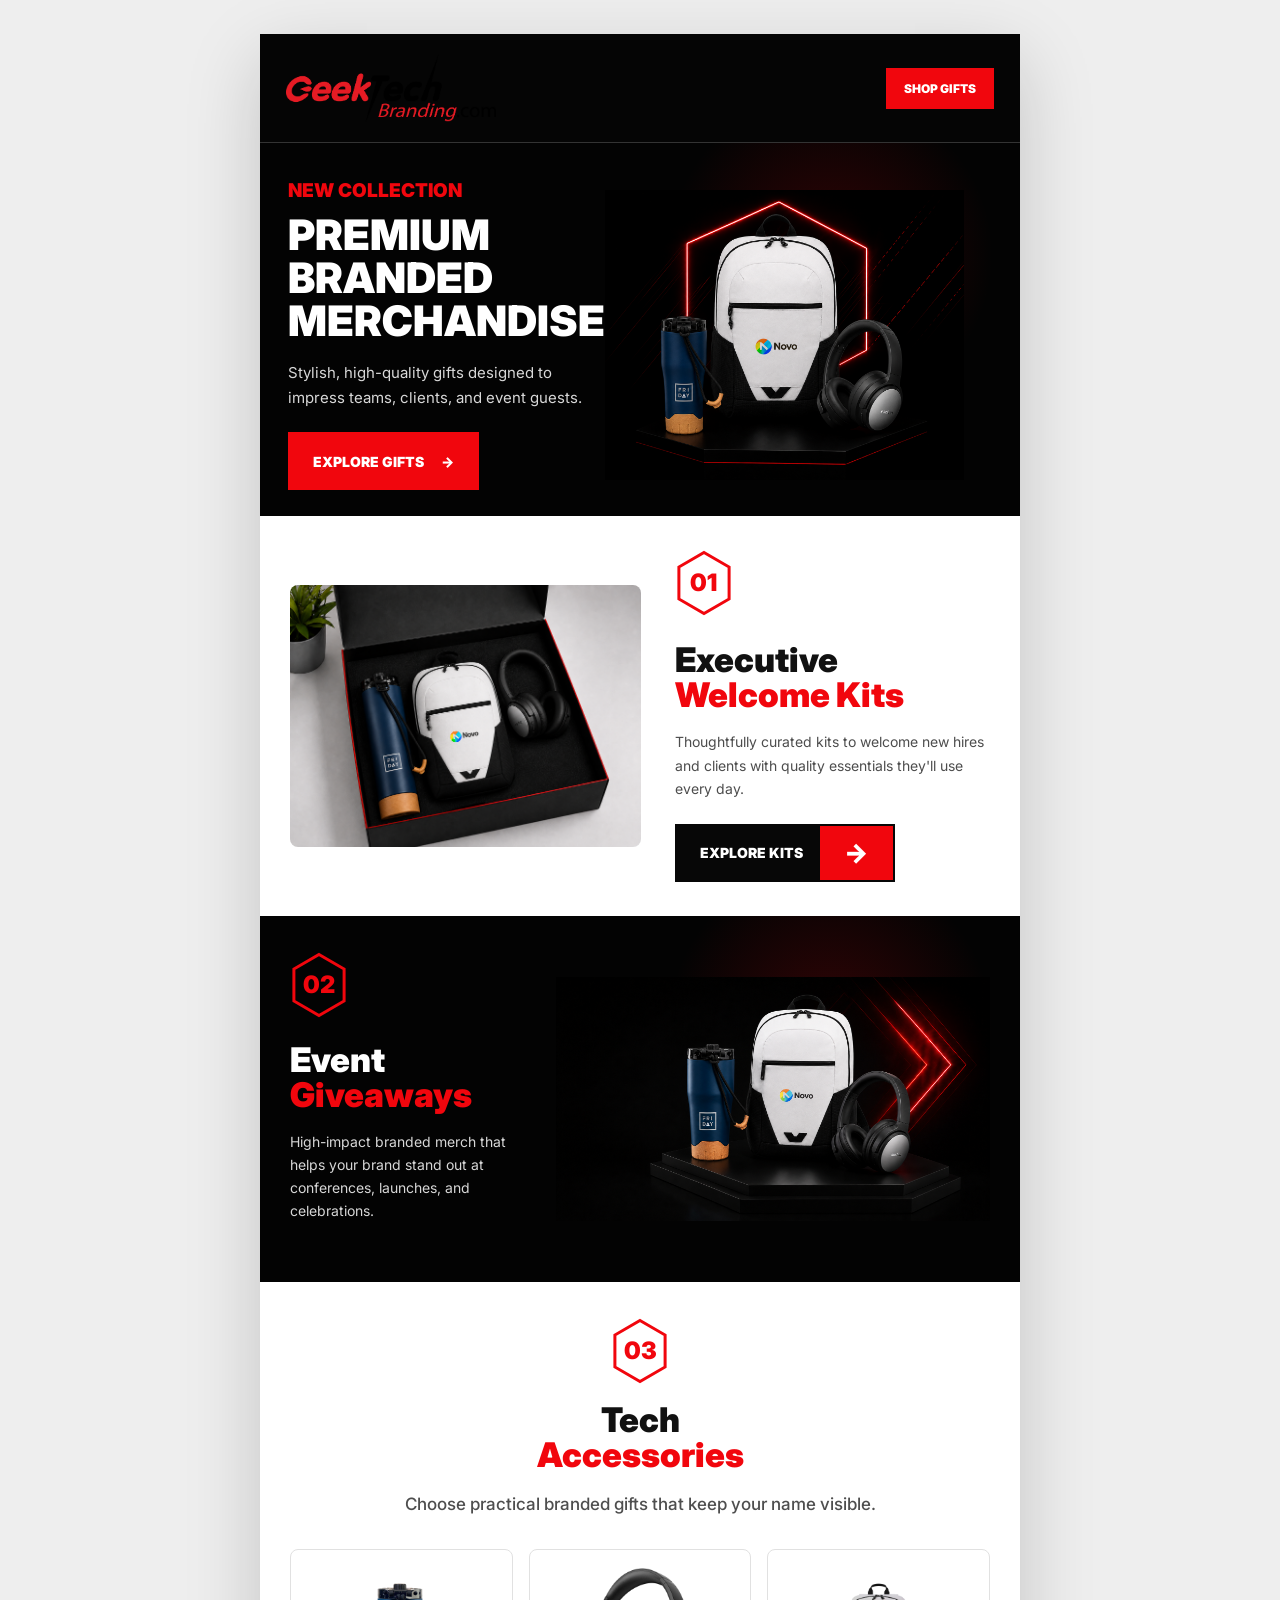
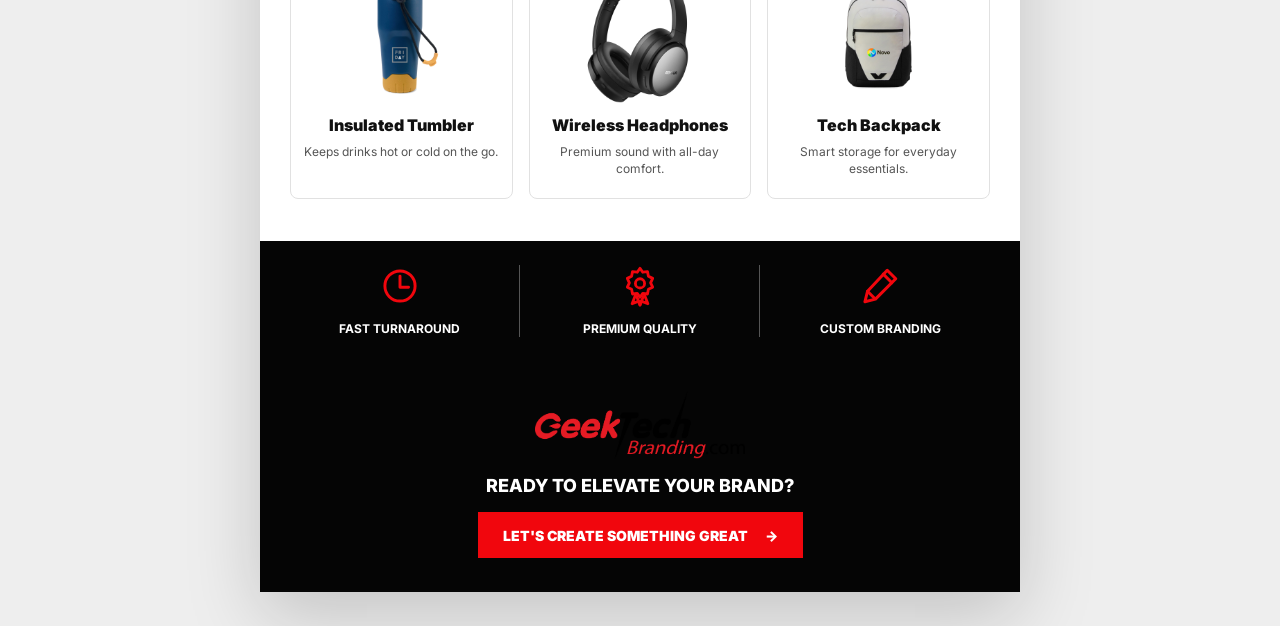
==== email-template.html @ b82c93f0 "all changes done" ====
<!DOCTYPE html>
<html lang="en">
  <head>
    <meta charset="UTF-8" />
    <meta name="viewport" content="width=device-width, initial-scale=1.0" />
    <title>Ceek Branding - Email Template</title>
    <link rel="preconnect" href="https://fonts.googleapis.com" />
    <link rel="preconnect" href="https://fonts.gstatic.com" crossorigin />
    <link
      href="https://fonts.googleapis.com/css2?family=Inter:wght@400;500;600;700;800;900&display=swap"
      rel="stylesheet"
    />
    <link rel="stylesheet" href="assets/css/style.css" />
  </head>
  <body class="email-page">
    <main class="email-shell">
      <section class="email-template">
        <header class="email-header">
          <img src="assets/img/logo.png" alt="Ceek Branding" />
          <a href="#email-products">Shop Gifts</a>
        </header>

        <section class="email-hero">
          <div class="email-hero-copy">
            <p class="eyebrow">New Collection</p>
            <h1>Premium Branded Merchandise</h1>
            <p>
              Stylish, high-quality gifts designed to impress teams, clients,
              and event guests.
            </p>
            <a class="btn btn-red" href="#email-products">Explore Gifts <span>&rarr;</span></a>
          </div>
          <div class="email-hero-img">
            <img src="assets/img/banner/hero-section-img.png" alt="Ceek premium branded merchandise" />
          </div>
        </section>

        <section class="email-kit">
          <img src="assets/img/banner/executive-welcome-img.png" alt="Executive welcome kit" />
          <div>
            <div class="number-badge">01</div>
            <h2>Executive <span>Welcome Kits</span></h2>
            <p>
              Thoughtfully curated kits to welcome new hires and clients with
              quality essentials they'll use every day.
            </p>
            <a class="btn btn-split" href="#email-products">Explore Kits <span>&rarr;</span></a>
          </div>
        </section>

        <section class="email-event">
          <div>
            <div class="number-badge dark">02</div>
            <h2>Event <span>Giveaways</span></h2>
            <p>
              High-impact branded merch that helps your brand stand out at
              conferences, launches, and celebrations.
            </p>
          </div>
          <img src="assets/img/banner/event-giveaway-img.png" alt="Event giveaway set" />
        </section>

        <section class="email-products" id="email-products">
          <div class="section-heading">
            <div class="number-badge centered">03</div>
            <h2>Tech <span>Accessories</span></h2>
            <p>Choose practical branded gifts that keep your name visible.</p>
          </div>
          <div class="email-product-grid">
            <article>
              <img src="assets/img/transperent-img/bottle-img.png" alt="Insulated tumbler" />
              <h3>Insulated Tumbler</h3>
              <p>Keeps drinks hot or cold on the go.</p>
            </article>
            <article>
              <img src="assets/img/transperent-img/headset-img.png" alt="Wireless headphones" />
              <h3>Wireless Headphones</h3>
              <p>Premium sound with all-day comfort.</p>
            </article>
            <article>
              <img src="assets/img/transperent-img/bag-img.png" alt="Tech backpack" />
              <h3>Tech Backpack</h3>
              <p>Smart storage for everyday essentials.</p>
            </article>
          </div>
        </section>

        <section class="email-benefits">
          <div>
            <img src="assets/img/icons/clock.svg" alt="" />
            <strong>Fast Turnaround</strong>
          </div>
          <div>
            <img src="assets/img/icons/award.svg" alt="" />
            <strong>Premium Quality</strong>
          </div>
          <div>
            <img src="assets/img/icons/pencil.svg" alt="" />
            <strong>Custom Branding</strong>
          </div>
        </section>

        <footer class="email-footer">
          <img src="assets/img/logo.png" alt="Ceek Branding" />
          <p>Ready to elevate your brand?</p>
          <a class="btn btn-red" href="#">Let's Create Something Great <span>&rarr;</span></a>
        </footer>
      </section>
    </main>
  </body>
</html>
---- assets/css/style.css ----
:root {
  --red: #f1060d;
  --red-dark: #bd0008;
  --black: #030303;
  --ink: #111111;
  --muted: #626262;
  --line: #dedede;
  --white: #ffffff;
  --soft: #f7f7f7;
}

* {
  box-sizing: border-box;
}

html {
  scroll-behavior: smooth;
}

body {
  margin: 0;
  background: #eeeeee;
  color: var(--ink);
  font-family: "Inter", Arial, sans-serif;
  overflow-x: hidden;
}

img {
  display: block;
  max-width: 100%;
}

a {
  color: inherit;
  text-decoration: none;
}

.site-header {
  align-items: center;
  background: #050505;
  border-bottom: 1px solid #3d3d3d;
  color: var(--white);
  display: flex;
  gap: 34px;
  height: 90px;
  justify-content: space-between;
  left: 0;
  padding: 0 42px;
  position: sticky;
  right: 0;
  top: 0;
  z-index: 20;
}

.site-header,
main > section,
.trust-bar,
.site-footer {
  margin-left: auto;
  margin-right: auto;
  max-width: 1440px;
  width: 100%;
}

main {
  margin-left: auto;
  margin-right: auto;
  max-width: 1440px;
  overflow: hidden;
  width: 100%;
}

.brand {
  align-items: center;
  display: inline-flex;
}

.brand img {
  display: block;
  height: auto;
  object-fit: contain;
  width: 250px;
}

.main-nav {
  align-items: center;
  display: flex;
  gap: 42px;
  margin-left: auto;
  text-transform: uppercase;
}

.main-nav a {
  color: #cfcfcf;
  font-size: 13px;
  font-weight: 800;
  transition: color 180ms ease;
}

.main-nav a:hover {
  color: var(--red);
}

.account-btn {
  align-items: center;
  background: var(--red);
  display: inline-flex;
  font-size: 13px;
  font-weight: 900;
  gap: 12px;
  min-height: 48px;
  padding: 0 21px;
  text-transform: uppercase;
}

.account-icon {
  border: 2px solid var(--white);
  border-radius: 50%;
  height: 12px;
  position: relative;
  width: 12px;
}

.account-icon::after {
  background: var(--white);
  border-radius: 6px 6px 2px 2px;
  content: "";
  height: 8px;
  left: 50%;
  position: absolute;
  top: 10px;
  transform: translateX(-50%);
  width: 16px;
}

.account-icon-img {
  height: 18px;
  width: 18px;
}

.nav-toggle {
  background: transparent;
  border: 0;
  display: none;
  height: 42px;
  padding: 8px;
  width: 42px;
}

.nav-toggle span {
  background: var(--white);
  display: block;
  height: 2px;
  margin: 6px 0;
  width: 100%;
}

.section-dark {
  background:
    radial-gradient(circle at 78% 37%, rgba(241, 6, 13, 0.15), transparent 26%),
    linear-gradient(135deg, #010101 0%, #080808 58%, #010101 100%);
  color: var(--white);
  position: relative;
}

.section-dark::before {
  background-image:
    linear-gradient(rgba(255, 255, 255, 0.035) 1px, transparent 1px),
    linear-gradient(90deg, rgba(255, 255, 255, 0.035) 1px, transparent 1px);
  background-size: 64px 64px;
  bottom: 0;
  content: "";
  left: 0;
  opacity: 0.28;
  pointer-events: none;
  position: absolute;
  right: 0;
  top: 0;
}

.section-light {
  background:
    radial-gradient(circle at 7% 20%, rgba(0, 0, 0, 0.06), transparent 17%),
    linear-gradient(180deg, #ffffff, #f8f8f8);
  position: relative;
}

.hero {
  display: grid;
  grid-template-columns: minmax(430px, 0.74fr) minmax(650px, 1.26fr);
  min-height: 680px;
  overflow: hidden;
  padding: 68px 56px 24px;
}

.hero-copy {
  align-self: center;
  margin-top: -22px;
  max-width: 540px;
  position: relative;
  z-index: 3;
}

.eyebrow {
  color: var(--red);
  font-size: 19px;
  font-weight: 900;
  margin: 0 0 12px;
  text-transform: uppercase;
}

.hero h1,
.hero h2,
.giveaway-copy h2,
.section-copy h2,
.section-heading h2 {
  letter-spacing: 0;
  line-height: 0.98;
  margin: 0;
}

.hero h1 {
  font-size: clamp(58px, 5.35vw, 78px);
  font-weight: 900;
  max-width: 600px;
  text-transform: uppercase;
}

.hero h2 {
  color: var(--red);
  font-size: clamp(31px, 2.6vw, 40px);
  font-weight: 900;
  margin-top: 14px;
  text-transform: uppercase;
}

.hero-copy > p:not(.eyebrow),
.giveaway-copy p,
.section-copy p,
.section-heading p {
  color: #d1d1d1;
  font-size: 19px;
  font-weight: 500;
  line-height: 1.7;
  margin: 28px 0 31px;
}

.button-row {
  display: flex;
  flex-wrap: wrap;
  gap: 14px;
}

.btn {
  align-items: center;
  border: 2px solid transparent;
  display: inline-flex;
  font-size: 14px;
  font-weight: 900;
  gap: 17px;
  justify-content: center;
  min-height: 58px;
  padding: 0 23px;
  text-transform: uppercase;
  transition: transform 160ms ease, background 160ms ease, border-color 160ms ease;
}

.btn:hover {
  transform: translateY(-2px);
}

.reveal {
  opacity: 0;
  transform: translateY(22px);
  transition: opacity 520ms ease, transform 520ms ease;
}

.reveal.is-visible {
  opacity: 1;
  transform: translateY(0);
}

.btn-red {
  background: var(--red);
  color: var(--white);
}

.btn-outline {
  background: rgba(255, 255, 255, 0.02);
  border-color: #858585;
  color: var(--white);
}

.btn-split {
  background: #070707;
  color: var(--white);
  padding-right: 0;
}

.btn-split span {
  align-items: center;
  align-self: stretch;
  background: var(--red);
  display: inline-flex;
  font-size: 26px;
  padding: 0 24px;
}

.hero-points {
  display: grid;
  grid-template-columns: repeat(4, 1fr);
  margin-top: 48px;
  max-width: 484px;
}

.hero-points div {
  align-items: center;
  border-right: 1px solid #686868;
  display: flex;
  flex-direction: column;
  gap: 10px;
  min-height: 82px;
  text-align: center;
}

.hero-points div:last-child {
  border-right: 0;
}

.hero-points strong {
  font-size: 10px;
  line-height: 1.25;
  text-transform: uppercase;
}

.line-icon,
.feature-icon {
  color: var(--red);
  display: inline-block;
  height: 34px;
  object-fit: contain;
  position: relative;
  width: 34px;
}

.hero-points .line-icon {
  height: 36px;
  width: 36px;
}

.line-icon::before,
.feature-icon::before {
  border: 4px solid currentColor;
  content: "";
  inset: 3px;
  position: absolute;
}

.quality::before {
  border-radius: 50%;
  clip-path: polygon(50% 0, 62% 20%, 85% 14%, 86% 38%, 100% 50%, 86% 62%, 85% 86%, 62% 80%, 50% 100%, 38% 80%, 15% 86%, 14% 62%, 0 50%, 14% 38%, 15% 14%, 38% 20%);
}

.target::before {
  border-radius: 50%;
}

.target::after {
  border: 3px solid currentColor;
  border-radius: 50%;
  content: "";
  height: 10px;
  left: 12px;
  position: absolute;
  top: 12px;
  width: 10px;
}

.mark::before {
  border-radius: 50%;
  clip-path: polygon(0 44%, 100% 0, 56% 100%);
}

.headset::before,
.support::before {
  border-bottom: 0;
  border-radius: 18px 18px 0 0;
}

.headset::after,
.support::after {
  border-bottom: 4px solid currentColor;
  border-left: 4px solid currentColor;
  border-right: 4px solid currentColor;
  bottom: 4px;
  content: "";
  height: 9px;
  left: 7px;
  position: absolute;
  width: 20px;
}

.hero-visual,
.giveaway-visual {
  min-height: 555px;
  position: relative;
  z-index: 2;
}

.neon-hex {
  filter: drop-shadow(0 0 12px rgba(241, 6, 13, 0.78));
  height: 430px;
  left: 12%;
  position: absolute;
  top: 18px;
  width: 70%;
}

.neon-hex::before {
  border: 4px solid var(--red);
  clip-path: polygon(50% 0, 96% 22%, 96% 77%, 50% 100%, 4% 77%, 4% 22%);
  content: "";
  inset: 0;
  position: absolute;
}

.product-stage {
  border-bottom: 2px solid rgba(241, 6, 13, 0.86);
  bottom: 6px;
  height: 215px;
  left: 7%;
  position: absolute;
  transform: skewX(-11deg);
  width: 84%;
}

.product-stage::before,
.product-stage::after {
  background: linear-gradient(180deg, #1d1d1d, #070707);
  border: 1px solid #181818;
  border-bottom-color: rgba(241, 6, 13, 0.42);
  content: "";
  inset: 0;
  position: absolute;
}

.product-stage::after {
  background: #050505;
  bottom: -18px;
  height: 34px;
  left: 22px;
  top: auto;
  transform: skewX(18deg);
  width: calc(100% - 45px);
}

.product-img {
  filter: drop-shadow(0 28px 24px rgba(0, 0, 0, 0.62));
  position: absolute;
  transform: skewX(11deg);
  z-index: 3;
}

.hero-backpack {
  bottom: 95px;
  left: 32%;
  width: min(365px, 46vw);
}

.hero-tumbler {
  bottom: 52px;
  left: 13%;
  width: min(178px, 21vw);
}

.hero-headphones {
  bottom: 40px;
  right: 2%;
  width: min(290px, 33vw);
}

.angle-lines {
  position: absolute;
}

.angle-lines::before,
.angle-lines::after {
  border: 1px solid rgba(241, 6, 13, 0.45);
  content: "";
  height: 145px;
  position: absolute;
  transform: skewX(-34deg);
  width: 58px;
}

.angle-lines::after {
  left: 62px;
  top: 28px;
}

.hero-lines-left {
  left: 47%;
  top: 150px;
}

.hero-lines-right {
  right: 38px;
  top: 210px;
}

.hero-lines-right::before,
.hero-lines-right::after,
.footer-lines::before,
.footer-lines::after {
  border-style: dashed;
}

.welcome {
  align-items: center;
  display: grid;
  gap: 70px;
  grid-template-columns: 1fr 1fr;
  min-height: 520px;
  overflow: hidden;
  padding: 48px 60px;
}

.kit-photo {
  aspect-ratio: 1.1 / 0.85;
  background:
    radial-gradient(circle at 12% 13%, rgba(47, 100, 42, 0.25), transparent 10%),
    linear-gradient(135deg, #f3f3f3, #ffffff 36%, #d9d9d9);
  border-radius: 8px;
  box-shadow: 0 18px 40px rgba(0, 0, 0, 0.14);
  max-width: 590px;
  overflow: hidden;
  position: relative;
}

.plant {
  background: #111;
  border-radius: 0 0 24px 24px;
  height: 70px;
  left: 10px;
  position: absolute;
  top: 0;
  width: 72px;
}

.plant::before {
  background: radial-gradient(ellipse at center, #285b1c 0 34%, transparent 35%);
  content: "";
  height: 98px;
  left: -6px;
  position: absolute;
  top: -45px;
  width: 96px;
}

.gift-box {
  background: linear-gradient(135deg, #020202 0%, #171717 60%, #040404 100%);
  border: 2px solid var(--red);
  bottom: 52px;
  box-shadow: 0 28px 34px rgba(0, 0, 0, 0.34);
  height: 68%;
  left: 16%;
  position: absolute;
  transform: perspective(900px) rotateX(56deg) rotateZ(10deg);
  transform-origin: bottom;
  width: 72%;
}

.box-lid {
  background: #050505;
  height: 38%;
  left: 18%;
  position: absolute;
  top: 1%;
  transform: skewX(-10deg);
  width: 73%;
}

.box-inner {
  inset: 0;
  position: absolute;
  transform: rotateZ(-10deg) rotateX(-56deg) translateY(-27%);
}

.box-inner img {
  position: absolute;
}

.box-tumbler {
  left: 9%;
  top: 19%;
  width: 26%;
}

.box-backpack {
  left: 35%;
  top: 7%;
  width: 38%;
}

.box-headphones {
  right: 8%;
  top: 20%;
  width: 31%;
}

.section-copy {
  max-width: 390px;
}

.number-badge {
  align-items: center;
  color: var(--red);
  display: inline-flex;
  font-size: 24px;
  font-weight: 900;
  height: 66px;
  justify-content: center;
  line-height: 1;
  margin-bottom: 26px;
  position: relative;
  width: 58px;
  z-index: 1;
}

.number-badge::before {
  background: url("../img/icons/number-hex.svg") center / contain no-repeat;
  content: "";
  inset: 0;
  position: absolute;
  z-index: 0;
}

.number-badge.dark {
  margin-bottom: 24px;
}

.number-badge.centered {
  margin-bottom: 18px;
}

.section-copy h2,
.giveaway-copy h2,
.section-heading h2 {
  color: var(--ink);
  font-size: clamp(38px, 4.7vw, 58px);
  font-weight: 900;
}

.section-copy h2 span,
.giveaway-copy h2 span,
.section-heading h2 span {
  color: var(--red);
  display: block;
}

.section-copy p,
.section-heading p {
  color: #4e4e4e;
  font-size: 17px;
}

.dot-field {
  background-image: radial-gradient(var(--red) 1.8px, transparent 2px);
  background-size: 28px 28px;
  height: 160px;
  opacity: 0.9;
  position: absolute;
  width: 85px;
}

.dot-right {
  right: 0;
  top: 45px;
}

.dot-left {
  bottom: 12px;
  left: 0;
}

.giveaways {
  display: grid;
  grid-template-columns: minmax(330px, 0.72fr) minmax(520px, 1.28fr);
  min-height: 575px;
  overflow: hidden;
  padding: 70px 60px 42px;
}

.giveaway-copy {
  align-self: center;
  max-width: 360px;
  position: relative;
  z-index: 3;
}

.giveaway-copy h2 {
  color: var(--white);
}

.giveaway-copy p {
  font-size: 18px;
}

.chevrons {
  height: 360px;
  position: absolute;
  right: 6%;
  top: 38px;
  width: 360px;
}

.chevrons::before,
.chevrons::after {
  border-right: 3px solid rgba(241, 6, 13, 0.92);
  border-top: 3px solid rgba(241, 6, 13, 0.92);
  content: "";
  height: 240px;
  position: absolute;
  right: 0;
  top: 34px;
  transform: rotate(45deg);
  width: 240px;
}

.chevrons::after {
  height: 300px;
  right: -52px;
  top: 4px;
  width: 300px;
}

.lower {
  bottom: 26px;
  left: 8%;
  width: 86%;
}

.lower-backpack {
  bottom: 103px;
  left: 36%;
  width: min(330px, 38vw);
}

.lower-tumbler {
  bottom: 58px;
  left: 17%;
  width: min(178px, 20vw);
}

.lower-headphones {
  bottom: 45px;
  right: 8%;
  width: min(280px, 29vw);
}

.products {
  overflow: hidden;
  padding: 62px 60px 70px;
}

.dot-products {
  left: 0;
  top: 6px;
}

.section-heading {
  margin: 0 auto 45px;
  max-width: 620px;
  text-align: center;
}

.section-heading h2 span {
  display: inline;
}

.section-heading p {
  margin: 18px auto 0;
  max-width: 530px;
}

.product-grid {
  display: grid;
  gap: 26px;
  grid-template-columns: repeat(3, minmax(0, 1fr));
  margin: 0 auto;
  max-width: 1080px;
}

.product-card {
  align-items: center;
  background: var(--white);
  border: 1px solid #dbdbdb;
  border-radius: 8px;
  box-shadow: 0 20px 35px rgba(0, 0, 0, 0.06);
  display: flex;
  flex-direction: column;
  min-height: 480px;
  padding: 28px 24px 34px;
  text-align: center;
}

.product-card img {
  height: 238px;
  object-fit: contain;
  width: 100%;
}

.product-card h3 {
  font-size: 24px;
  font-weight: 900;
  margin: 18px 0 12px;
}

.product-card p {
  color: #4e4e4e;
  font-size: 16px;
  line-height: 1.55;
  margin: 0 0 24px;
  min-height: 74px;
}

.card-btn {
  margin-top: auto;
  min-height: 52px;
  min-width: 220px;
}

.trust-bar {
  align-items: center;
  background: #030303;
  color: #e9e9e9;
  display: grid;
  grid-template-columns: repeat(5, 1fr);
  min-height: 105px;
  padding: 20px 60px;
  text-align: center;
}

.trust-bar span {
  border-right: 1px solid #777;
  display: block;
  font-size: 14px;
  font-weight: 800;
  line-height: 1.45;
  text-transform: uppercase;
}

.trust-bar span:last-child {
  border-right: 0;
}

.features {
  display: grid;
  gap: 30px;
  grid-template-columns: repeat(5, 1fr);
  padding: 48px 60px 58px;
  text-align: center;
}

.features article {
  align-items: center;
  display: flex;
  flex-direction: column;
}

.feature-icon {
  height: 62px;
  margin-bottom: 18px;
  width: 62px;
}

.clock::before {
  border-radius: 50%;
}

.clock::after {
  background: currentColor;
  content: "";
  height: 22px;
  left: 30px;
  position: absolute;
  top: 15px;
  transform-origin: bottom;
  width: 4px;
}

.medal::before {
  border-radius: 50%;
  clip-path: polygon(50% 0, 58% 13%, 72% 6%, 78% 21%, 94% 22%, 87% 37%, 100% 50%, 87% 63%, 94% 78%, 78% 79%, 72% 94%, 58% 87%, 50% 100%, 42% 87%, 28% 94%, 22% 79%, 6% 78%, 13% 63%, 0 50%, 13% 37%, 6% 22%, 22% 21%, 28% 6%, 42% 13%);
}

.medal::after {
  border-left: 8px solid transparent;
  border-right: 8px solid transparent;
  border-top: 17px solid currentColor;
  bottom: 3px;
  content: "";
  left: 23px;
  position: absolute;
}

.pencil::before {
  border-radius: 0;
  height: 42px;
  left: 28px;
  top: 7px;
  transform: rotate(45deg);
  width: 12px;
}

.cube::before {
  clip-path: polygon(50% 0, 91% 23%, 91% 76%, 50% 100%, 9% 76%, 9% 23%);
}

.features h3 {
  font-size: 13px;
  font-weight: 900;
  margin: 0 0 10px;
  text-transform: uppercase;
}

.features p {
  color: #4d4d4d;
  font-size: 13px;
  line-height: 1.55;
  margin: 0;
  max-width: 170px;
}

.site-footer {
  background:
    radial-gradient(circle at 80% 100%, rgba(241, 6, 13, 0.12), transparent 25%),
    #040404;
  color: var(--white);
  overflow: hidden;
  padding: 34px 70px 0;
  position: relative;
}

.footer-main {
  display: grid;
  gap: 60px;
  grid-template-columns: 1.15fr 1.45fr 1fr;
  margin: 0 auto;
  max-width: 1120px;
  position: relative;
  z-index: 2;
}

.footer-main > div {
  border-right: 1px solid #666;
  min-height: 138px;
  padding-right: 45px;
}

.footer-main > div:last-child {
  border-right: 0;
}

.footer-brand img {
  width: 220px;
}

.footer-main h3 {
  font-size: 17px;
  font-weight: 900;
  margin: 0 0 19px;
  text-transform: uppercase;
}

.footer-main p {
  color: #dadada;
  font-size: 15px;
  line-height: 1.65;
  margin: 17px 0 0;
}

.socials {
  display: flex;
  gap: 22px;
}

.socials a {
  align-items: center;
  border: 2px solid #787878;
  border-radius: 50%;
  display: inline-flex;
  font-size: 21px;
  font-weight: 900;
  height: 56px;
  justify-content: center;
  text-transform: uppercase;
  width: 56px;
}

.socials img {
  height: 27px;
  object-fit: contain;
  width: 27px;
}

.footer-cta {
  align-items: center;
  border-top: 1px solid #333;
  display: flex;
  gap: 40px;
  justify-content: center;
  margin: 28px auto 0;
  max-width: 1120px;
  min-height: 77px;
  position: relative;
  text-transform: uppercase;
  z-index: 2;
}

.footer-cta span {
  color: #e7e7e7;
  font-size: 18px;
  font-weight: 700;
}

.footer-cta .btn {
  min-height: 45px;
}

.footer-dots {
  bottom: 24px;
  left: 0;
}

.footer-lines {
  bottom: -9px;
  right: 45px;
}

.banner-visual {
  align-self: center;
  overflow: visible;
  position: relative;
}

.banner-visual > img {
  display: block;
  height: auto;
  max-width: none;
  position: relative;
  z-index: 2;
}

.hero-banner {
  margin-left: -16px;
  min-height: 570px;
}

.hero-banner > img {
  margin-top: -20px;
  width: min(910px, 66vw);
}

.banner-logo {
  color: var(--red);
  display: inline-flex;
  flex-direction: column;
  font-weight: 900;
  line-height: 0.82;
  pointer-events: none;
  position: absolute;
  text-shadow: 0 1px 2px rgba(0, 0, 0, 0.42);
  z-index: 3;
}

.banner-logo small {
  font-size: 0.38em;
  font-weight: 900;
  margin-left: 48%;
  margin-top: 0.15em;
}

.hero-logo-bag {
  font-size: 25px;
  left: 49.4%;
  top: 29.5%;
}

.hero-logo-bottle {
  font-size: 21px;
  left: 28.3%;
  top: 67.6%;
}

.hero-logo-headphones {
  font-size: 17px;
  right: 17.8%;
  top: 73.6%;
}

.kit-photo {
  aspect-ratio: 1.1 / 0.88;
  background: #f3f3f3;
}

.kit-photo > img {
  height: 100%;
  object-fit: cover;
  object-position: 50% 50%;
  width: 100%;
}

.event-banner {
  min-height: 470px;
}

.event-banner > img {
  margin-left: -40px;
  margin-top: -42px;
  width: min(950px, 70vw);
}

.event-logo-bag {
  font-size: 22px;
  left: 56.4%;
  top: 20.8%;
}

.event-logo-bottle {
  font-size: 19px;
  left: 34.6%;
  top: 54.5%;
}

.event-logo-headphones {
  font-size: 15px;
  right: 14.2%;
  top: 69%;
}

@media (max-width: 1050px) {
  .site-header {
    padding: 0 24px;
  }

  .main-nav {
    gap: 22px;
  }

  .hero,
  .giveaways,
  .welcome {
    grid-template-columns: 1fr;
  }

  .hero {
    padding-top: 46px;
  }

  .hero-copy,
  .giveaway-copy {
    max-width: 650px;
  }

  .hero-visual,
  .giveaway-visual {
    min-height: 500px;
  }

  .hero-banner,
  .event-banner {
    margin-left: 0;
    min-height: 500px;
  }

  .hero-banner > img,
  .event-banner > img {
    margin-left: 0;
    width: min(1000px, 100vw);
  }

  .product-stage {
    left: 8%;
    width: 78%;
  }

  .welcome {
    gap: 38px;
  }

  .section-copy {
    max-width: 600px;
  }
}

@media (max-width: 820px) {
  .site-header {
    height: auto;
    min-height: 82px;
    padding: 18px 22px;
    position: relative;
  }

  .brand img {
    width: 205px;
  }

  .nav-toggle {
    display: block;
    margin-left: auto;
  }

  .main-nav {
    background: #050505;
    border-top: 1px solid #2b2b2b;
    display: none;
    flex-direction: column;
    gap: 0;
    left: 0;
    padding: 14px 22px 22px;
    position: absolute;
    right: 0;
    top: 100%;
  }

  .main-nav a {
    padding: 14px 0;
  }

  .site-header.nav-open .main-nav {
    display: flex;
  }

  .account-btn {
    display: none;
  }

  .hero,
  .giveaways,
  .welcome,
  .products,
  .features,
  .site-footer {
    padding-left: 24px;
    padding-right: 24px;
  }

  .hero-points,
  .features,
  .trust-bar {
    grid-template-columns: repeat(2, 1fr);
  }

  .hero-points div:nth-child(2) {
    border-right: 0;
  }

  .product-grid {
    grid-template-columns: 1fr;
  }

  .trust-bar {
    gap: 22px 0;
  }

  .trust-bar span:nth-child(2n),
  .trust-bar span:last-child {
    border-right: 0;
  }

  .footer-main {
    gap: 24px;
    grid-template-columns: 1fr;
  }

  .footer-main > div {
    border-right: 0;
    border-bottom: 1px solid #444;
    min-height: auto;
    padding: 0 0 24px;
  }

  .footer-main > div:last-child {
    border-bottom: 0;
  }

  .footer-cta {
    align-items: stretch;
    flex-direction: column;
    gap: 14px;
    padding: 22px 0;
    text-align: center;
  }
}

@media (max-width: 560px) {
  .hero {
    min-height: auto;
  }

  .hero-copy > p:not(.eyebrow),
  .giveaway-copy p,
  .section-copy p,
  .section-heading p {
    font-size: 16px;
  }

  .hero-visual,
  .giveaway-visual {
    min-height: 390px;
  }

  .hero-banner,
  .event-banner {
    min-height: 330px;
  }

  .hero-banner > img,
  .event-banner > img {
    margin-top: 0;
    width: 640px;
  }

  .hero-logo-bag,
  .event-logo-bag {
    font-size: 16px;
  }

  .hero-logo-bottle,
  .event-logo-bottle {
    font-size: 13px;
  }

  .hero-logo-headphones,
  .event-logo-headphones {
    font-size: 11px;
  }

  .product-stage {
    height: 155px;
    left: 2%;
    width: 96%;
  }

  .hero-backpack,
  .lower-backpack {
    bottom: 78px;
    left: 33%;
    width: 225px;
  }

  .hero-tumbler,
  .lower-tumbler {
    bottom: 45px;
    left: 5%;
    width: 116px;
  }

  .hero-headphones,
  .lower-headphones {
    bottom: 36px;
    right: 0;
    width: 174px;
  }

  .neon-hex {
    height: 330px;
    left: 16%;
    width: 70%;
  }

  .welcome {
    padding-top: 38px;
  }

  .hero-points,
  .features,
  .trust-bar {
    grid-template-columns: 1fr;
  }

  .hero-points div,
  .trust-bar span {
    border-right: 0;
  }

  .kit-photo {
    min-height: 310px;
  }

  .product-card {
    min-height: 440px;
  }

  .card-btn {
    min-width: 100%;
  }
}

@media (max-width: 900px) {
  body {
    background: #050505;
  }

  .site-header {
    gap: 14px;
    min-height: 76px;
    padding: 14px 18px;
    position: sticky;
  }

  .brand img {
    width: min(190px, 58vw);
  }

  .nav-toggle {
    border: 1px solid rgba(255, 255, 255, 0.22);
    display: block;
    flex: 0 0 42px;
    margin-left: auto;
  }

  .main-nav {
    background: #050505;
    border-bottom: 1px solid #303030;
    border-top: 1px solid #303030;
    display: none;
    flex-direction: column;
    gap: 0;
    left: 0;
    margin-left: 0;
    padding: 10px 22px 18px;
    position: absolute;
    right: 0;
    top: 100%;
    z-index: 30;
  }

  .site-header.nav-open .main-nav {
    display: flex;
  }

  .main-nav a {
    font-size: 14px;
    padding: 14px 0;
  }

  .account-btn {
    display: none;
  }

  .hero,
  .welcome,
  .giveaways {
    grid-template-columns: 1fr;
  }

  .hero {
    min-height: 0;
    padding: 44px 22px 38px;
  }

  .hero-copy {
    margin-top: 0;
    max-width: none;
  }

  .eyebrow {
    font-size: 15px;
  }

  .hero h1 {
    font-size: clamp(40px, 12vw, 58px);
    line-height: 1.02;
  }

  .hero h2 {
    font-size: clamp(23px, 7vw, 33px);
    line-height: 1.08;
  }

  .hero-copy > p:not(.eyebrow),
  .giveaway-copy p,
  .section-copy p,
  .section-heading p {
    font-size: 16px;
    line-height: 1.65;
  }

  .button-row {
    display: grid;
    grid-template-columns: 1fr;
    max-width: 360px;
  }

  .btn {
    min-height: 52px;
    width: 100%;
  }

  .hero-points {
    gap: 18px 0;
    grid-template-columns: repeat(2, minmax(0, 1fr));
    margin-top: 34px;
    max-width: 100%;
  }

  .hero-points div {
    border-right: 0;
    min-height: 78px;
  }

  .banner-visual,
  .hero-banner,
  .event-banner {
    margin: 28px 0 0;
    min-height: 0;
    overflow: hidden;
    width: 100%;
  }

  .hero-banner > img,
  .event-banner > img {
    margin: 0;
    max-width: 100%;
    width: 100%;
  }

  .banner-logo {
    transform: scale(0.72);
    transform-origin: left top;
  }

  .hero-logo-bag {
    left: 49%;
    top: 29%;
  }

  .hero-logo-bottle {
    left: 22%;
    top: 60%;
  }

  .hero-logo-headphones {
    right: 5%;
    top: 65%;
    transform-origin: right top;
  }

  .welcome {
    gap: 30px;
    padding: 38px 22px;
  }

  .kit-photo {
    aspect-ratio: 1.18 / 0.88;
    max-width: 100%;
    min-height: 0;
    order: 1;
  }

  .section-copy {
    max-width: none;
    order: 2;
  }

  .section-copy h2,
  .giveaway-copy h2,
  .section-heading h2 {
    font-size: clamp(34px, 10vw, 46px);
  }

  .giveaways {
    gap: 24px;
    min-height: 0;
    padding: 48px 22px 36px;
  }

  .giveaway-copy {
    max-width: none;
  }

  .event-banner {
    margin-top: 0;
  }

  .event-logo-bag {
    left: 44%;
    top: 31%;
  }

  .event-logo-bottle {
    left: 22%;
    top: 54%;
  }

  .event-logo-headphones {
    right: 12%;
    top: 67%;
    transform-origin: right top;
  }

  .products {
    padding: 44px 22px 50px;
  }

  .product-grid {
    grid-template-columns: 1fr;
  }

  .product-card {
    min-height: 0;
    padding: 22px 18px 26px;
  }

  .product-card img {
    height: 210px;
  }

  .trust-bar {
    gap: 0;
    grid-template-columns: repeat(2, minmax(0, 1fr));
    padding: 0 22px;
  }

  .trust-bar span {
    border-bottom: 1px solid #333;
    border-right: 0;
    padding: 18px 0;
  }

  .trust-bar span:last-child {
    border-bottom: 0;
  }

  .trust-bar span:nth-child(odd):last-child {
    grid-column: 1 / -1;
    justify-self: center;
    max-width: 260px;
    width: 100%;
  }

  .features {
    gap: 28px;
    grid-template-columns: repeat(2, minmax(0, 1fr));
    padding: 40px 22px;
  }

  .features article:nth-child(odd):last-child {
    grid-column: 1 / -1;
    justify-self: center;
    max-width: 260px;
    width: 100%;
  }

  .features p {
    max-width: 280px;
  }

  .site-footer {
    padding: 32px 22px 0;
  }

  .footer-main {
    gap: 26px;
    grid-template-columns: 1fr;
  }

  .footer-main > div {
    border-bottom: 1px solid #333;
    border-right: 0;
    min-height: 0;
    padding: 0 0 24px;
  }

  .footer-main > div:last-child {
    border-bottom: 0;
  }

  .footer-brand img {
    width: 190px;
  }

  .socials {
    gap: 14px;
  }

  .footer-cta {
    align-items: stretch;
    flex-direction: column;
    gap: 16px;
    padding: 22px 0;
    text-align: center;
  }
}

@media (max-width: 420px) {
  .site-header {
    padding-left: 14px;
    padding-right: 14px;
  }

  .brand img {
    width: min(170px, 56vw);
  }

  .hero,
  .welcome,
  .giveaways,
  .products,
  .features,
  .site-footer {
    padding-left: 16px;
    padding-right: 16px;
  }

  .hero h1 {
    font-size: 37px;
  }

  .hero h2 {
    font-size: 23px;
  }

  .hero-points {
    grid-template-columns: 1fr;
  }

  .trust-bar,
  .features {
    grid-template-columns: repeat(2, minmax(0, 1fr));
  }

  .banner-logo {
    transform: scale(0.58);
  }

  .number-badge {
    height: 58px;
    width: 51px;
  }

  .product-card img {
    height: 190px;
  }
}

.email-page {
  background: #eeeeee;
  color: var(--ink);
}

.email-shell {
  padding: 34px 16px;
}

.email-template {
  background: #ffffff;
  box-shadow: 0 24px 70px rgba(0, 0, 0, 0.18);
  margin: 0 auto;
  max-width: 760px;
  overflow: hidden;
  width: 100%;
}

.email-header,
.email-footer {
  background: #050505;
  color: #ffffff;
}

.email-header {
  align-items: center;
  border-bottom: 1px solid #333333;
  display: flex;
  justify-content: space-between;
  padding: 20px 26px;
}

.email-header img,
.email-footer img {
  display: block;
  width: 210px;
}

.email-header a {
  background: var(--red);
  color: #ffffff;
  font-size: 12px;
  font-weight: 900;
  padding: 13px 18px;
  text-transform: uppercase;
}

.email-hero,
.email-event {
  background:
    radial-gradient(circle at 75% 30%, rgba(241, 6, 13, 0.2), transparent 26%),
    #030303;
  color: #ffffff;
}

.email-hero {
  display: grid;
  grid-template-columns: 0.9fr 1.1fr;
  padding: 36px 28px 26px;
}

.email-hero-copy {
  align-self: center;
  position: relative;
  z-index: 2;
}

.email-hero h1 {
  color: #ffffff;
  font-size: 42px;
  font-weight: 900;
  line-height: 1.02;
  margin: 0;
  text-transform: uppercase;
}

.email-hero p:not(.eyebrow) {
  color: #d8d8d8;
  font-size: 15px;
  line-height: 1.65;
  margin: 18px 0 22px;
}

.email-hero-img {
  align-self: center;
  overflow: hidden;
}

.email-hero-img img {
  display: block;
  margin-left: -28px;
  width: 470px;
}

.email-kit {
  align-items: center;
  display: grid;
  gap: 34px;
  grid-template-columns: 1fr 0.9fr;
  padding: 34px 30px;
}

.email-kit > img {
  border-radius: 8px;
  display: block;
  width: 100%;
}

.email-kit h2,
.email-event h2,
.email-products h2 {
  font-size: 34px;
  font-weight: 900;
  line-height: 1.03;
  margin: 0;
}

.email-kit h2 span,
.email-event h2 span,
.email-products h2 span {
  color: var(--red);
  display: block;
}

.email-kit p,
.email-event p {
  color: #4d4d4d;
  font-size: 14px;
  line-height: 1.65;
  margin: 18px 0 24px;
}

.email-event {
  align-items: center;
  display: grid;
  gap: 22px;
  grid-template-columns: 0.72fr 1.28fr;
  padding: 36px 30px;
}

.email-event p {
  color: #d7d7d7;
}

.email-event img {
  display: block;
  margin-right: -80px;
  width: 520px;
}

.email-products {
  padding: 36px 30px 42px;
}

.email-products .section-heading {
  margin-bottom: 30px;
}

.email-product-grid {
  display: grid;
  gap: 16px;
  grid-template-columns: repeat(3, 1fr);
}

.email-product-grid article {
  border: 1px solid #e1e1e1;
  border-radius: 8px;
  padding: 18px 12px 20px;
  text-align: center;
}

.email-product-grid img {
  height: 135px;
  object-fit: contain;
  width: 100%;
}

.email-product-grid h3 {
  font-size: 16px;
  font-weight: 900;
  margin: 12px 0 8px;
}

.email-product-grid p {
  color: #555555;
  font-size: 12px;
  line-height: 1.45;
  margin: 0;
}

.email-benefits {
  background: #050505;
  color: #ffffff;
  display: grid;
  grid-template-columns: repeat(3, 1fr);
  padding: 24px 20px;
  text-align: center;
}

.email-benefits div {
  border-right: 1px solid #555555;
}

.email-benefits div:last-child {
  border-right: 0;
}

.email-benefits img {
  height: 42px;
  margin: 0 auto 10px;
  width: 42px;
}

.email-benefits strong {
  font-size: 12px;
  text-transform: uppercase;
}

.email-footer {
  align-items: center;
  display: flex;
  flex-direction: column;
  gap: 16px;
  padding: 30px 24px 34px;
  text-align: center;
}

.email-footer p {
  font-size: 18px;
  font-weight: 800;
  margin: 0;
  text-transform: uppercase;
}

.email-footer .btn {
  min-height: 46px;
}

@media (max-width: 700px) {
  .email-shell {
    padding: 0;
  }

  .email-template {
    box-shadow: none;
  }

  .email-header {
    gap: 16px;
    padding: 18px 16px;
  }

  .email-header img,
  .email-footer img {
    width: 170px;
  }

  .email-header a {
    padding: 11px 12px;
  }

  .email-hero,
  .email-kit,
  .email-event,
  .email-product-grid,
  .email-benefits {
    grid-template-columns: 1fr;
  }

  .email-hero {
    padding: 34px 18px 20px;
  }

  .email-hero h1 {
    font-size: 36px;
  }

  .email-hero-img img,
  .email-event img {
    margin: 16px 0 0;
    width: 100%;
  }

  .email-kit,
  .email-event,
  .email-products {
    padding-left: 18px;
    padding-right: 18px;
  }

  .email-event {
    gap: 10px;
  }

  .email-benefits div {
    border-bottom: 1px solid #333333;
    border-right: 0;
    padding: 16px 0;
  }

  .email-benefits div:last-child {
    border-bottom: 0;
  }
}

@media (max-width: 600px) {
  .email-page {
    background: #ffffff;
  }

  .email-template {
    max-width: 100%;
  }

  .email-header {
    align-items: flex-start;
    flex-direction: column;
  }

  .email-header img,
  .email-footer img {
    width: min(190px, 72vw);
  }

  .email-header a {
    display: inline-flex;
    justify-content: center;
    min-height: 42px;
    width: 100%;
  }

  .email-hero {
    padding: 30px 16px 18px;
  }

  .email-hero h1 {
    font-size: clamp(32px, 10vw, 42px);
  }

  .email-hero p:not(.eyebrow) {
    font-size: 15px;
  }

  .email-hero .btn,
  .email-kit .btn,
  .email-footer .btn {
    min-height: 50px;
    width: 100%;
  }

  .email-hero-img {
    border-radius: 0;
    margin-top: 18px;
  }

  .email-hero-img img {
    border-radius: 0;
  }

  .email-kit {
    gap: 22px;
    padding-bottom: 30px;
    padding-top: 30px;
  }

  .email-kit > img {
    aspect-ratio: 1.15 / 0.88;
    object-fit: cover;
  }

  .email-kit h2,
  .email-event h2,
  .email-products h2 {
    font-size: clamp(30px, 9vw, 38px);
  }

  .email-event {
    padding-bottom: 24px;
    padding-top: 32px;
  }

  .email-event img {
    border-radius: 0;
  }

  .email-products {
    padding-bottom: 34px;
    padding-top: 32px;
  }

  .email-products .section-heading {
    margin-bottom: 22px;
  }

  .email-product-grid {
    gap: 14px;
  }

  .email-product-grid article {
    align-items: center;
    display: grid;
    gap: 12px;
    grid-template-columns: 112px 1fr;
    min-height: 136px;
    padding: 14px;
    text-align: left;
  }

  .email-product-grid img {
    height: 106px;
  }

  .email-product-grid h3 {
    font-size: 17px;
    margin: 0 0 6px;
  }

  .email-product-grid p {
    font-size: 13px;
  }

  .email-benefits {
    padding: 10px 20px;
  }

  .email-benefits div {
    align-items: center;
    display: flex;
    gap: 14px;
    justify-content: flex-start;
    text-align: left;
  }

  .email-benefits img {
    flex: 0 0 40px;
    margin: 0;
  }

  .email-footer {
    padding: 28px 18px 32px;
  }

  .email-footer p {
    font-size: 16px;
  }
}

@media (max-width: 430px) {
  .email-header,
  .email-hero,
  .email-kit,
  .email-event,
  .email-products,
  .email-footer {
    padding-left: 14px;
    padding-right: 14px;
  }

  .email-header img,
  .email-footer img {
    width: min(168px, 68vw);
  }

  .email-hero h1 {
    font-size: 31px;
  }

  .email-hero-img img,
  .email-event img {
    min-width: 0;
    width: 100%;
  }

  .email-product-grid article {
    grid-template-columns: 96px 1fr;
    padding: 12px;
  }

  .email-product-grid img {
    height: 92px;
  }

  .email-product-grid h3 {
    font-size: 15px;
  }

  .email-product-grid p {
    font-size: 12px;
  }

  .email-benefits {
    padding-left: 14px;
    padding-right: 14px;
  }

  .email-benefits strong {
    font-size: 11px;
  }
}
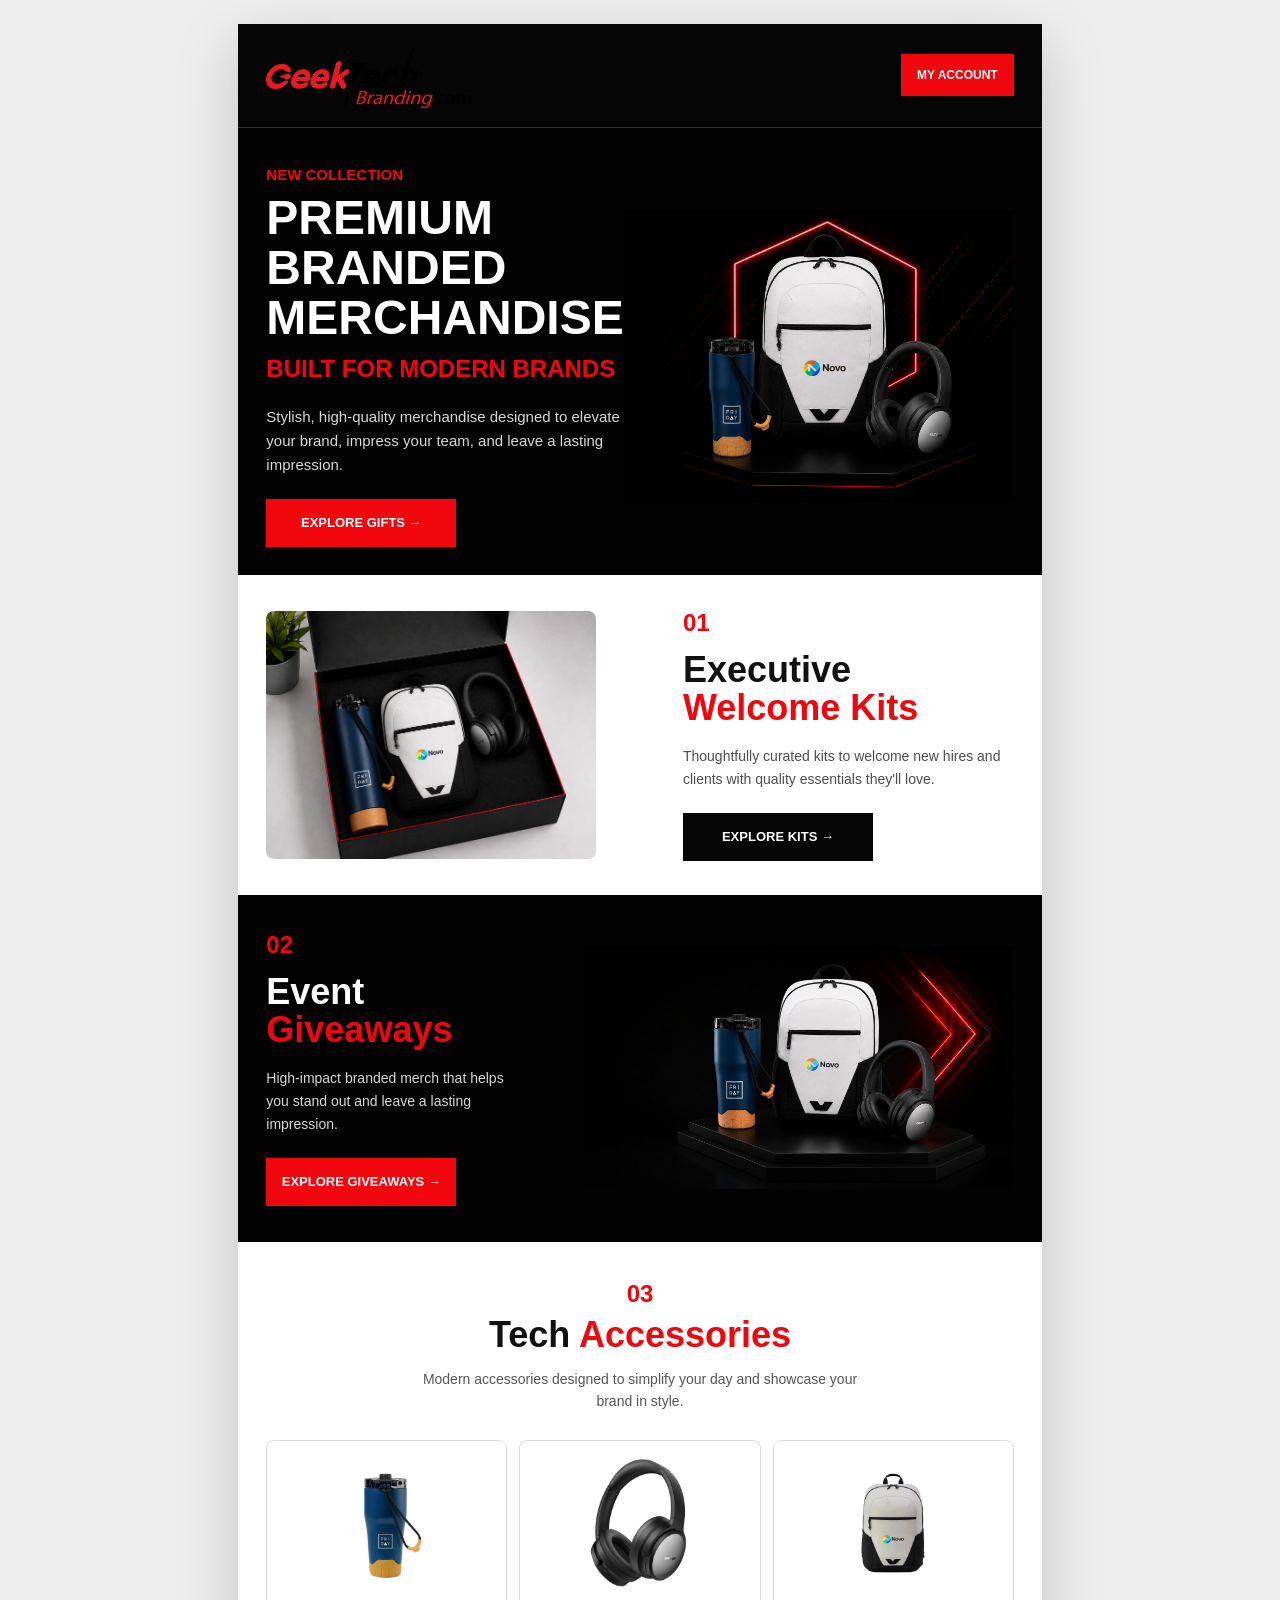
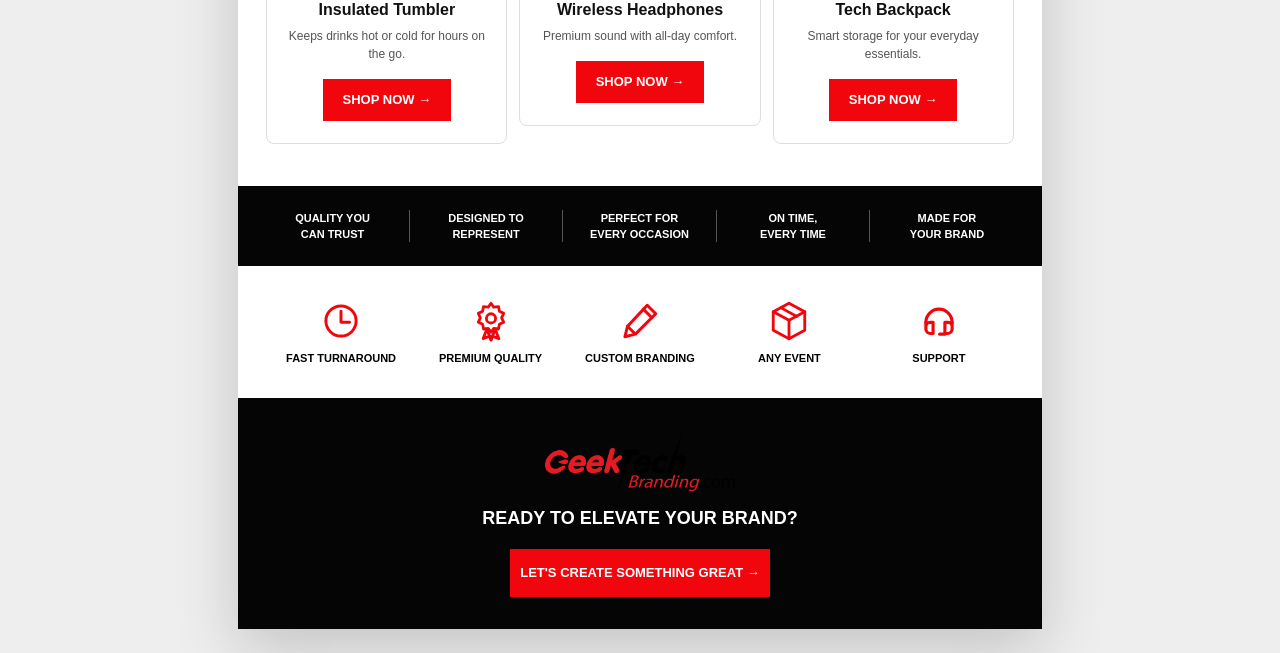
==== commit 52e50603: "changes done all" ====
--- a/email-template.html
+++ b/email-template.html
@@ -3,109 +3,347 @@
   <head>
     <meta charset="UTF-8" />
     <meta name="viewport" content="width=device-width, initial-scale=1.0" />
-    <title>Ceek Branding - Email Template</title>
-    <link rel="preconnect" href="https://fonts.googleapis.com" />
-    <link rel="preconnect" href="https://fonts.gstatic.com" crossorigin />
-    <link
-      href="https://fonts.googleapis.com/css2?family=Inter:wght@400;500;600;700;800;900&display=swap"
-      rel="stylesheet"
-    />
-    <link rel="stylesheet" href="assets/css/style.css" />
+    <meta http-equiv="X-UA-Compatible" content="IE=edge" />
+    <title>Ceek Branding Email Template</title>
+    <style>
+      body,
+      table,
+      td,
+      a {
+        -webkit-text-size-adjust: 100%;
+        -ms-text-size-adjust: 100%;
+      }
+
+      table,
+      td {
+        mso-table-lspace: 0pt;
+        mso-table-rspace: 0pt;
+      }
+
+      img {
+        -ms-interpolation-mode: bicubic;
+        border: 0;
+        display: block;
+        height: auto;
+        line-height: 100%;
+        outline: none;
+        text-decoration: none;
+      }
+
+      body {
+        background: #eeeeee;
+        margin: 0;
+        padding: 0;
+        width: 100% !important;
+      }
+
+      .container {
+        max-width: 700px;
+        width: 700px;
+      }
+
+      .stack,
+      .product-col,
+      .benefit-col {
+        vertical-align: top;
+      }
+
+      .btn {
+        background: #f1060d;
+        color: #ffffff !important;
+        display: inline-block;
+        font-family: Arial, Helvetica, sans-serif;
+        font-size: 13px;
+        font-weight: 700;
+        line-height: 48px;
+        min-width: 190px;
+        text-align: center;
+        text-decoration: none;
+        text-transform: uppercase;
+      }
+
+      .btn-dark {
+        background: #050505;
+      }
+
+      .red {
+        color: #f1060d;
+      }
+
+      @media screen and (max-width: 720px) {
+        .container {
+          width: 100% !important;
+        }
+
+        .mobile-pad {
+          padding-left: 18px !important;
+          padding-right: 18px !important;
+        }
+
+        .stack {
+          display: block !important;
+          width: 100% !important;
+        }
+
+        .hero-title {
+          font-size: 42px !important;
+          line-height: 44px !important;
+        }
+
+        .section-title {
+          font-size: 34px !important;
+          line-height: 36px !important;
+        }
+
+        .hero-image,
+        .wide-image {
+          margin-top: 22px !important;
+          max-width: 100% !important;
+          width: 100% !important;
+        }
+
+        .product-col {
+          display: block !important;
+          padding: 0 0 16px !important;
+          width: 100% !important;
+        }
+
+        .product-card {
+          width: 100% !important;
+        }
+
+        .benefit-col {
+          display: inline-block !important;
+          padding-bottom: 22px !important;
+          width: 49% !important;
+        }
+
+        .benefit-last {
+          display: block !important;
+          margin: 0 auto !important;
+          width: 52% !important;
+        }
+
+        .footer-stack {
+          display: block !important;
+          padding: 0 0 24px !important;
+          width: 100% !important;
+        }
+      }
+
+      @media screen and (max-width: 430px) {
+        .hero-title {
+          font-size: 34px !important;
+          line-height: 36px !important;
+        }
+
+        .section-title {
+          font-size: 30px !important;
+          line-height: 32px !important;
+        }
+
+        .logo {
+          width: 165px !important;
+        }
+
+        .btn {
+          box-sizing: border-box;
+          width: 100% !important;
+        }
+
+        .benefit-col,
+        .benefit-last {
+          display: block !important;
+          width: 100% !important;
+        }
+      }
+    </style>
   </head>
-  <body class="email-page">
-    <main class="email-shell">
-      <section class="email-template">
-        <header class="email-header">
-          <img src="assets/img/logo.png" alt="Ceek Branding" />
-          <a href="#email-products">Shop Gifts</a>
-        </header>
-
-        <section class="email-hero">
-          <div class="email-hero-copy">
-            <p class="eyebrow">New Collection</p>
-            <h1>Premium Branded Merchandise</h1>
-            <p>
-              Stylish, high-quality gifts designed to impress teams, clients,
-              and event guests.
-            </p>
-            <a class="btn btn-red" href="#email-products">Explore Gifts <span>&rarr;</span></a>
-          </div>
-          <div class="email-hero-img">
-            <img src="assets/img/banner/hero-section-img.png" alt="Ceek premium branded merchandise" />
-          </div>
-        </section>
-
-        <section class="email-kit">
-          <img src="assets/img/banner/executive-welcome-img.png" alt="Executive welcome kit" />
-          <div>
-            <div class="number-badge">01</div>
-            <h2>Executive <span>Welcome Kits</span></h2>
-            <p>
-              Thoughtfully curated kits to welcome new hires and clients with
-              quality essentials they'll use every day.
-            </p>
-            <a class="btn btn-split" href="#email-products">Explore Kits <span>&rarr;</span></a>
-          </div>
-        </section>
-
-        <section class="email-event">
-          <div>
-            <div class="number-badge dark">02</div>
-            <h2>Event <span>Giveaways</span></h2>
-            <p>
-              High-impact branded merch that helps your brand stand out at
-              conferences, launches, and celebrations.
-            </p>
-          </div>
-          <img src="assets/img/banner/event-giveaway-img.png" alt="Event giveaway set" />
-        </section>
-
-        <section class="email-products" id="email-products">
-          <div class="section-heading">
-            <div class="number-badge centered">03</div>
-            <h2>Tech <span>Accessories</span></h2>
-            <p>Choose practical branded gifts that keep your name visible.</p>
-          </div>
-          <div class="email-product-grid">
-            <article>
-              <img src="assets/img/transperent-img/bottle-img.png" alt="Insulated tumbler" />
-              <h3>Insulated Tumbler</h3>
-              <p>Keeps drinks hot or cold on the go.</p>
-            </article>
-            <article>
-              <img src="assets/img/transperent-img/headset-img.png" alt="Wireless headphones" />
-              <h3>Wireless Headphones</h3>
-              <p>Premium sound with all-day comfort.</p>
-            </article>
-            <article>
-              <img src="assets/img/transperent-img/bag-img.png" alt="Tech backpack" />
-              <h3>Tech Backpack</h3>
-              <p>Smart storage for everyday essentials.</p>
-            </article>
-          </div>
-        </section>
-
-        <section class="email-benefits">
-          <div>
-            <img src="assets/img/icons/clock.svg" alt="" />
-            <strong>Fast Turnaround</strong>
-          </div>
-          <div>
-            <img src="assets/img/icons/award.svg" alt="" />
-            <strong>Premium Quality</strong>
-          </div>
-          <div>
-            <img src="assets/img/icons/pencil.svg" alt="" />
-            <strong>Custom Branding</strong>
-          </div>
-        </section>
-
-        <footer class="email-footer">
-          <img src="assets/img/logo.png" alt="Ceek Branding" />
-          <p>Ready to elevate your brand?</p>
-          <a class="btn btn-red" href="#">Let's Create Something Great <span>&rarr;</span></a>
-        </footer>
-      </section>
-    </main>
+  <body>
+    <center style="background:#eeeeee;width:100%;">
+      <table role="presentation" width="100%" cellspacing="0" cellpadding="0" border="0" style="background:#eeeeee;">
+        <tr>
+          <td align="center" style="padding:24px 12px;">
+            <table role="presentation" class="container" cellspacing="0" cellpadding="0" border="0" style="background:#ffffff;border-collapse:collapse;box-shadow:0 20px 60px rgba(0,0,0,0.18);">
+              <tr>
+                <td class="mobile-pad" style="background:#050505;border-bottom:1px solid #333333;padding:18px 28px;">
+                  <table role="presentation" width="100%" cellspacing="0" cellpadding="0" border="0">
+                    <tr>
+                      <td align="left" style="vertical-align:middle;">
+                        <img class="logo" src="assets/img/logo.png" width="205" alt="Ceek Branding" />
+                      </td>
+                      <td align="right" style="vertical-align:middle;">
+                        <a href="#" style="background:#f1060d;color:#ffffff;display:inline-block;font-family:Arial,Helvetica,sans-serif;font-size:12px;font-weight:700;line-height:42px;padding:0 16px;text-decoration:none;text-transform:uppercase;">My Account</a>
+                      </td>
+                    </tr>
+                  </table>
+                </td>
+              </tr>
+
+              <tr>
+                <td class="mobile-pad" style="background:#030303;padding:38px 28px 28px;">
+                  <table role="presentation" width="100%" cellspacing="0" cellpadding="0" border="0">
+                    <tr>
+                      <td class="stack" width="42%" style="vertical-align:middle;">
+                        <p style="color:#f1060d;font-family:Arial,Helvetica,sans-serif;font-size:15px;font-weight:800;margin:0 0 10px;text-transform:uppercase;">New Collection</p>
+                        <h1 class="hero-title" style="color:#ffffff;font-family:Arial,Helvetica,sans-serif;font-size:48px;font-weight:900;line-height:50px;margin:0;text-transform:uppercase;">Premium Branded Merchandise</h1>
+                        <h2 style="color:#f1060d;font-family:Arial,Helvetica,sans-serif;font-size:24px;font-weight:900;line-height:28px;margin:12px 0 0;text-transform:uppercase;">Built for Modern Brands</h2>
+                        <p style="color:#d8d8d8;font-family:Arial,Helvetica,sans-serif;font-size:15px;line-height:24px;margin:22px 0;">Stylish, high-quality merchandise designed to elevate your brand, impress your team, and leave a lasting impression.</p>
+                        <a class="btn" href="#">Explore Gifts &rarr;</a>
+                      </td>
+                      <td class="stack" width="58%" align="right" style="vertical-align:middle;">
+                        <img class="hero-image" src="assets/img/banner/hero-section-img.png" width="390" alt="Premium branded merchandise" style="max-width:500px;width:390px;" />
+                      </td>
+                    </tr>
+                  </table>
+                </td>
+              </tr>
+
+              <tr>
+                <td class="mobile-pad" style="padding:34px 28px;background:#ffffff;">
+                  <table role="presentation" width="100%" cellspacing="0" cellpadding="0" border="0">
+                    <tr>
+                      <td class="stack" width="52%" style="vertical-align:middle;">
+                        <img class="wide-image" src="assets/img/banner/executive-welcome-img.png" width="330" alt="Executive welcome kit" style="border-radius:8px;max-width:500px;width:330px;" />
+                      </td>
+                      <td class="stack" width="48%" style="padding-left:28px;vertical-align:middle;">
+                        <p style="color:#f1060d;font-family:Arial,Helvetica,sans-serif;font-size:24px;font-weight:900;margin:0 0 14px;">01</p>
+                        <h2 class="section-title" style="color:#111111;font-family:Arial,Helvetica,sans-serif;font-size:36px;font-weight:900;line-height:38px;margin:0;">Executive <span class="red">Welcome Kits</span></h2>
+                        <p style="color:#4d4d4d;font-family:Arial,Helvetica,sans-serif;font-size:14px;line-height:23px;margin:18px 0 22px;">Thoughtfully curated kits to welcome new hires and clients with quality essentials they'll love.</p>
+                        <a class="btn btn-dark" href="#">Explore Kits &rarr;</a>
+                      </td>
+                    </tr>
+                  </table>
+                </td>
+              </tr>
+
+              <tr>
+                <td class="mobile-pad" style="background:#030303;padding:36px 28px;">
+                  <table role="presentation" width="100%" cellspacing="0" cellpadding="0" border="0">
+                    <tr>
+                      <td class="stack" width="34%" style="vertical-align:middle;">
+                        <p style="color:#f1060d;font-family:Arial,Helvetica,sans-serif;font-size:24px;font-weight:900;margin:0 0 14px;">02</p>
+                        <h2 class="section-title" style="color:#ffffff;font-family:Arial,Helvetica,sans-serif;font-size:36px;font-weight:900;line-height:38px;margin:0;">Event <span class="red">Giveaways</span></h2>
+                        <p style="color:#d8d8d8;font-family:Arial,Helvetica,sans-serif;font-size:14px;line-height:23px;margin:18px 0 22px;">High-impact branded merch that helps you stand out and leave a lasting impression.</p>
+                        <a class="btn" href="#">Explore Giveaways &rarr;</a>
+                      </td>
+                      <td class="stack" width="66%" align="right" style="vertical-align:middle;">
+                        <img class="wide-image" src="assets/img/banner/event-giveaway-img.png" width="430" alt="Event giveaway merchandise" style="max-width:500px;width:430px;" />
+                      </td>
+                    </tr>
+                  </table>
+                </td>
+              </tr>
+
+              <tr>
+                <td class="mobile-pad" style="background:#ffffff;padding:38px 28px 42px;">
+                  <p align="center" style="color:#f1060d;font-family:Arial,Helvetica,sans-serif;font-size:24px;font-weight:900;margin:0 0 8px;">03</p>
+                  <h2 align="center" class="section-title" style="color:#111111;font-family:Arial,Helvetica,sans-serif;font-size:36px;font-weight:900;line-height:38px;margin:0;">Tech <span class="red">Accessories</span></h2>
+                  <p align="center" style="color:#555555;font-family:Arial,Helvetica,sans-serif;font-size:14px;line-height:22px;margin:14px auto 28px;max-width:440px;">Modern accessories designed to simplify your day and showcase your brand in style.</p>
+
+                  <table role="presentation" width="100%" cellspacing="0" cellpadding="0" border="0">
+                    <tr>
+                      <td class="product-col" width="33.33%" style="padding-right:8px;">
+                        <table role="presentation" class="product-card" width="100%" cellspacing="0" cellpadding="0" border="0" style="border:1px solid #dddddd;border-radius:8px;">
+                          <tr>
+                            <td align="center" style="padding:18px 12px 22px;">
+                              <img src="assets/img/transperent-img/bottle-img.png" width="128" alt="Insulated tumbler" style="height:128px;object-fit:contain;width:128px;" />
+                              <h3 style="color:#111111;font-family:Arial,Helvetica,sans-serif;font-size:16px;font-weight:900;margin:14px 0 8px;">Insulated Tumbler</h3>
+                              <p style="color:#555555;font-family:Arial,Helvetica,sans-serif;font-size:12px;line-height:18px;margin:0 0 16px;">Keeps drinks hot or cold for hours on the go.</p>
+                              <a class="btn" href="#" style="line-height:42px;min-width:128px;">Shop Now &rarr;</a>
+                            </td>
+                          </tr>
+                        </table>
+                      </td>
+                      <td class="product-col" width="33.33%" style="padding-left:4px;padding-right:4px;">
+                        <table role="presentation" class="product-card" width="100%" cellspacing="0" cellpadding="0" border="0" style="border:1px solid #dddddd;border-radius:8px;">
+                          <tr>
+                            <td align="center" style="padding:18px 12px 22px;">
+                              <img src="assets/img/transperent-img/headset-img.png" width="128" alt="Wireless headphones" style="height:128px;object-fit:contain;width:128px;" />
+                              <h3 style="color:#111111;font-family:Arial,Helvetica,sans-serif;font-size:16px;font-weight:900;margin:14px 0 8px;">Wireless Headphones</h3>
+                              <p style="color:#555555;font-family:Arial,Helvetica,sans-serif;font-size:12px;line-height:18px;margin:0 0 16px;">Premium sound with all-day comfort.</p>
+                              <a class="btn" href="#" style="line-height:42px;min-width:128px;">Shop Now &rarr;</a>
+                            </td>
+                          </tr>
+                        </table>
+                      </td>
+                      <td class="product-col" width="33.33%" style="padding-left:8px;">
+                        <table role="presentation" class="product-card" width="100%" cellspacing="0" cellpadding="0" border="0" style="border:1px solid #dddddd;border-radius:8px;">
+                          <tr>
+                            <td align="center" style="padding:18px 12px 22px;">
+                              <img src="assets/img/transperent-img/bag-img.png" width="128" alt="Tech backpack" style="height:128px;object-fit:contain;width:128px;" />
+                              <h3 style="color:#111111;font-family:Arial,Helvetica,sans-serif;font-size:16px;font-weight:900;margin:14px 0 8px;">Tech Backpack</h3>
+                              <p style="color:#555555;font-family:Arial,Helvetica,sans-serif;font-size:12px;line-height:18px;margin:0 0 16px;">Smart storage for your everyday essentials.</p>
+                              <a class="btn" href="#" style="line-height:42px;min-width:128px;">Shop Now &rarr;</a>
+                            </td>
+                          </tr>
+                        </table>
+                      </td>
+                    </tr>
+                  </table>
+                </td>
+              </tr>
+
+              <tr>
+                <td style="background:#050505;padding:24px 18px;">
+                  <table role="presentation" width="100%" cellspacing="0" cellpadding="0" border="0">
+                    <tr>
+                      <td class="benefit-col" width="20%" align="center" style="border-right:1px solid #555555;color:#ffffff;font-family:Arial,Helvetica,sans-serif;font-size:11px;font-weight:700;line-height:16px;text-transform:uppercase;">Quality You<br />Can Trust</td>
+                      <td class="benefit-col" width="20%" align="center" style="border-right:1px solid #555555;color:#ffffff;font-family:Arial,Helvetica,sans-serif;font-size:11px;font-weight:700;line-height:16px;text-transform:uppercase;">Designed to<br />Represent</td>
+                      <td class="benefit-col" width="20%" align="center" style="border-right:1px solid #555555;color:#ffffff;font-family:Arial,Helvetica,sans-serif;font-size:11px;font-weight:700;line-height:16px;text-transform:uppercase;">Perfect for<br />Every Occasion</td>
+                      <td class="benefit-col" width="20%" align="center" style="border-right:1px solid #555555;color:#ffffff;font-family:Arial,Helvetica,sans-serif;font-size:11px;font-weight:700;line-height:16px;text-transform:uppercase;">On Time,<br />Every Time</td>
+                      <td class="benefit-col benefit-last" width="20%" align="center" style="color:#ffffff;font-family:Arial,Helvetica,sans-serif;font-size:11px;font-weight:700;line-height:16px;text-transform:uppercase;">Made for<br />Your Brand</td>
+                    </tr>
+                  </table>
+                </td>
+              </tr>
+
+              <tr>
+                <td class="mobile-pad" style="background:#ffffff;padding:34px 28px;">
+                  <table role="presentation" width="100%" cellspacing="0" cellpadding="0" border="0">
+                    <tr>
+                      <td class="benefit-col" width="20%" align="center" style="font-family:Arial,Helvetica,sans-serif;padding:0 8px;">
+                        <img src="assets/img/icons/clock.svg" width="42" alt="" style="margin:0 auto 10px;" />
+                        <strong style="display:block;font-size:11px;text-transform:uppercase;">Fast Turnaround</strong>
+                      </td>
+                      <td class="benefit-col" width="20%" align="center" style="font-family:Arial,Helvetica,sans-serif;padding:0 8px;">
+                        <img src="assets/img/icons/award.svg" width="42" alt="" style="margin:0 auto 10px;" />
+                        <strong style="display:block;font-size:11px;text-transform:uppercase;">Premium Quality</strong>
+                      </td>
+                      <td class="benefit-col" width="20%" align="center" style="font-family:Arial,Helvetica,sans-serif;padding:0 8px;">
+                        <img src="assets/img/icons/pencil.svg" width="42" alt="" style="margin:0 auto 10px;" />
+                        <strong style="display:block;font-size:11px;text-transform:uppercase;">Custom Branding</strong>
+                      </td>
+                      <td class="benefit-col" width="20%" align="center" style="font-family:Arial,Helvetica,sans-serif;padding:0 8px;">
+                        <img src="assets/img/icons/package.svg" width="42" alt="" style="margin:0 auto 10px;" />
+                        <strong style="display:block;font-size:11px;text-transform:uppercase;">Any Event</strong>
+                      </td>
+                      <td class="benefit-col benefit-last" width="20%" align="center" style="font-family:Arial,Helvetica,sans-serif;padding:0 8px;">
+                        <img src="assets/img/icons/headset.svg" width="42" alt="" style="margin:0 auto 10px;" />
+                        <strong style="display:block;font-size:11px;text-transform:uppercase;">Support</strong>
+                      </td>
+                    </tr>
+                  </table>
+                </td>
+              </tr>
+
+              <tr>
+                <td class="mobile-pad" style="background:#050505;padding:32px 28px;">
+                  <table role="presentation" width="100%" cellspacing="0" cellpadding="0" border="0">
+                    <tr>
+                      <td align="center">
+                        <img src="assets/img/logo.png" width="190" alt="Ceek Branding" style="margin:0 auto 16px;" />
+                        <p style="color:#ffffff;font-family:Arial,Helvetica,sans-serif;font-size:18px;font-weight:800;margin:0 0 20px;text-transform:uppercase;">Ready to Elevate Your Brand?</p>
+                        <a class="btn" href="#" style="min-width: 260px;">Let's Create Something Great &rarr;</a>
+                      </td>
+                    </tr>
+                  </table>
+                </td>
+              </tr>
+            </table>
+          </td>
+        </tr>
+      </table>
+    </center>
   </body>
 </html>
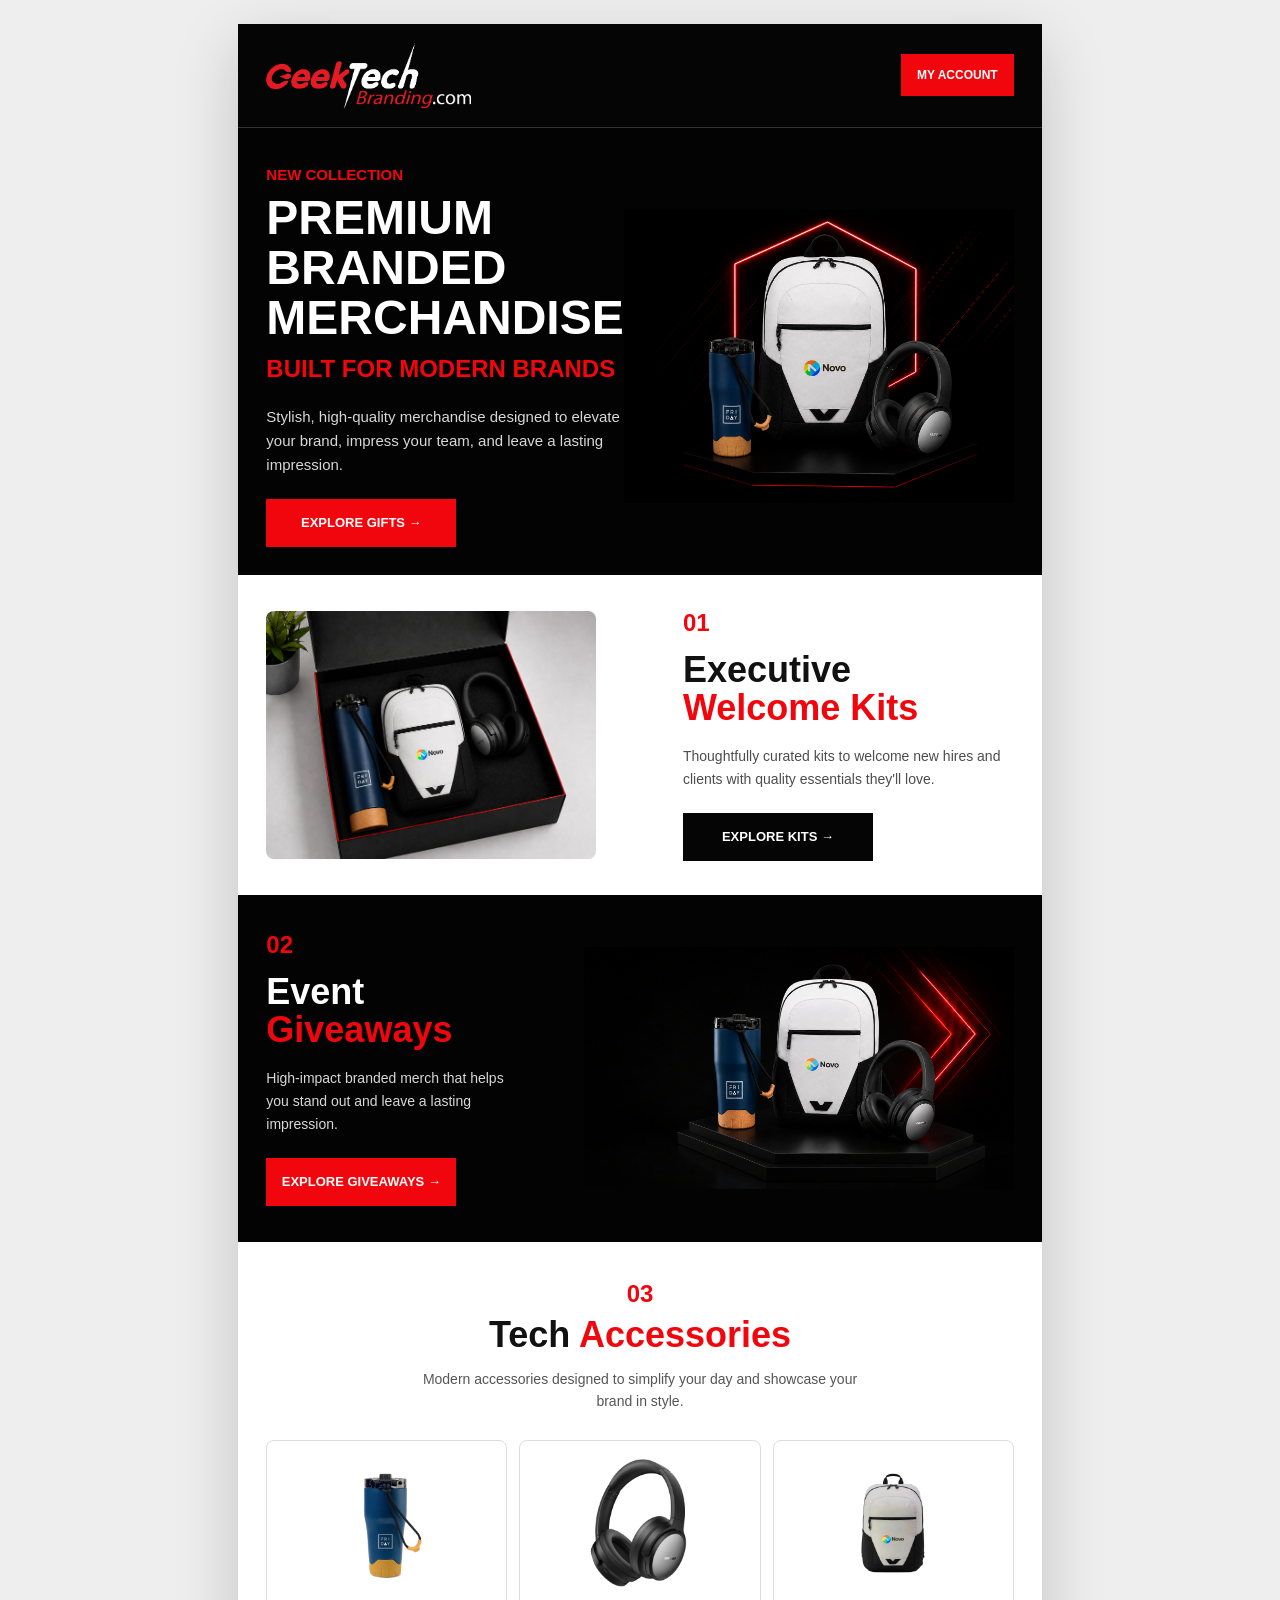
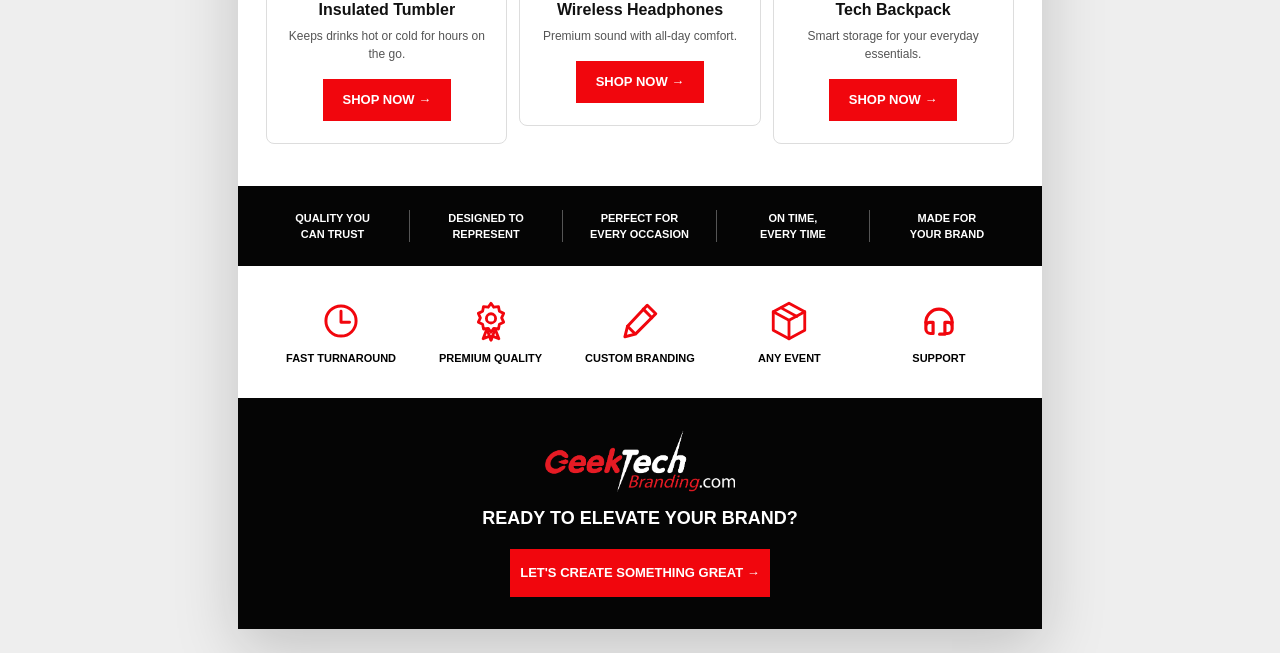
==== commit f74de710: "whitelogo uploaded" ====
--- a/email-template.html
+++ b/email-template.html
@@ -170,7 +170,7 @@
                   <table role="presentation" width="100%" cellspacing="0" cellpadding="0" border="0">
                     <tr>
                       <td align="left" style="vertical-align:middle;">
-                        <img class="logo" src="assets/img/logo.png" width="205" alt="Ceek Branding" />
+                        <img class="logo" src="assets/img/white-logo.png" width="205" alt="Ceek Branding" />
                       </td>
                       <td align="right" style="vertical-align:middle;">
                         <a href="#" style="background:#f1060d;color:#ffffff;display:inline-block;font-family:Arial,Helvetica,sans-serif;font-size:12px;font-weight:700;line-height:42px;padding:0 16px;text-decoration:none;text-transform:uppercase;">My Account</a>
@@ -332,7 +332,7 @@
                   <table role="presentation" width="100%" cellspacing="0" cellpadding="0" border="0">
                     <tr>
                       <td align="center">
-                        <img src="assets/img/logo.png" width="190" alt="Ceek Branding" style="margin:0 auto 16px;" />
+                        <img src="assets/img/white-logo.png" width="190" alt="Ceek Branding" style="margin:0 auto 16px;" />
                         <p style="color:#ffffff;font-family:Arial,Helvetica,sans-serif;font-size:18px;font-weight:800;margin:0 0 20px;text-transform:uppercase;">Ready to Elevate Your Brand?</p>
                         <a class="btn" href="#" style="min-width: 260px;">Let's Create Something Great &rarr;</a>
                       </td>
